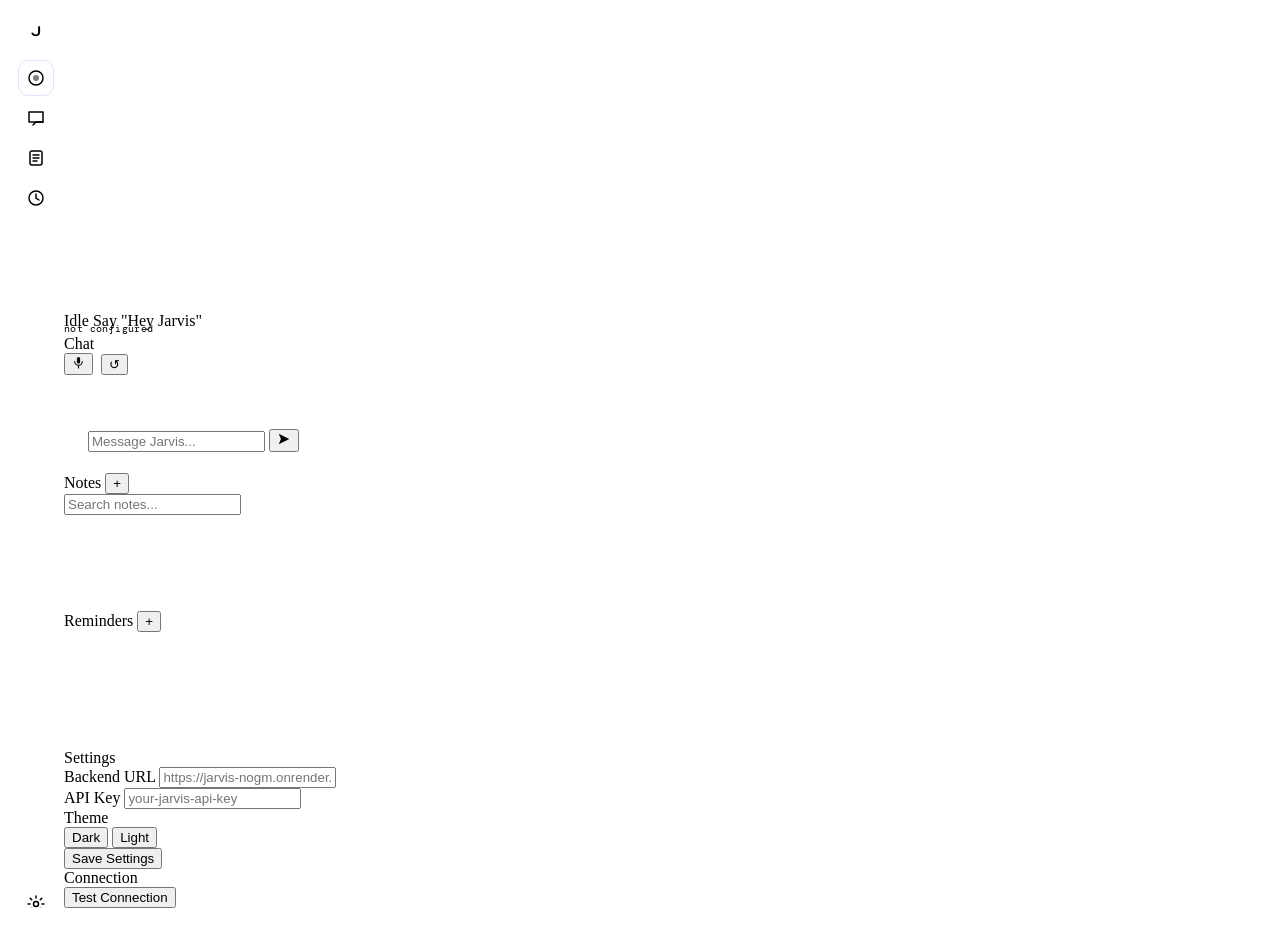
==== desktop/index.html @ 7509d335 "Changes Repo Structure + Adds Rudimentary Desktop Interface" ====
<!DOCTYPE html>
<html lang="en">
<head>
<meta charset="UTF-8">
<meta name="viewport" content="width=device-width, initial-scale=1.0">
<title>Jarvis</title>
<link rel="preconnect" href="https://fonts.googleapis.com">
<link href="https://fonts.googleapis.com/css2?family=Syne:wght@400;500;600;700&family=DM+Mono:wght@300;400&display=swap" rel="stylesheet">
<link rel="stylesheet" href="styles.css">
<link rel="stylesheet" href="desktop.css">
</head>
<body>
<div class="desktop-app" id="app">

  <!-- Left sidebar -->
  <aside class="sidebar">
    <div class="sidebar-logo">J</div>
    <nav class="sidebar-nav">
      <button class="sidebar-btn active" data-screen="orb" title="Jarvis">
        <svg width="20" height="20" viewBox="0 0 20 20" fill="none"><circle cx="10" cy="10" r="7" stroke="currentColor" stroke-width="1.5"/><circle cx="10" cy="10" r="3" fill="currentColor" opacity="0.5"/></svg>
      </button>
      <button class="sidebar-btn" data-screen="chat" title="Chat">
        <svg width="20" height="20" viewBox="0 0 20 20" fill="none"><path d="M3 4h14v10H3z" stroke="currentColor" stroke-width="1.5" stroke-linejoin="round"/><path d="M7 17l3-3h7" stroke="currentColor" stroke-width="1.5" stroke-linecap="round"/></svg>
      </button>
      <button class="sidebar-btn" data-screen="notes" title="Notes">
        <svg width="20" height="20" viewBox="0 0 20 20" fill="none"><rect x="4" y="3" width="12" height="14" rx="2" stroke="currentColor" stroke-width="1.5"/><path d="M7 7h6M7 10h6M7 13h4" stroke="currentColor" stroke-width="1.5" stroke-linecap="round"/></svg>
      </button>
      <button class="sidebar-btn" data-screen="reminders" title="Reminders">
        <svg width="20" height="20" viewBox="0 0 20 20" fill="none"><path d="M10 3a7 7 0 100 14A7 7 0 0010 3z" stroke="currentColor" stroke-width="1.5"/><path d="M10 6v4l3 2" stroke="currentColor" stroke-width="1.5" stroke-linecap="round"/></svg>
      </button>
    </nav>
    <div class="sidebar-bottom">
      <!-- Status dot -->
      <div class="sidebar-status">
        <div class="status-dot" id="statusDot"></div>
      </div>
      <button class="sidebar-btn" data-screen="settings" title="Settings">
        <svg width="20" height="20" viewBox="0 0 20 20" fill="none"><circle cx="10" cy="10" r="2.5" stroke="currentColor" stroke-width="1.5"/><path d="M10 2v2M10 16v2M2 10h2M16 10h2M4.22 4.22l1.42 1.42M14.36 14.36l1.42 1.42M4.22 15.78l1.42-1.42M14.36 5.64l1.42-1.42" stroke="currentColor" stroke-width="1.5" stroke-linecap="round"/></svg>
      </button>
    </div>
  </aside>

  <!-- Main content -->
  <main class="main-content">

    <!-- ORB SCREEN -->
    <div class="screen active" id="screen-orb">
      <div class="orb-screen orb-screen-desktop">
        <canvas id="orbCanvas" width="300" height="300"></canvas>
        <div class="orb-status">
          <span class="orb-label" id="orbLabel">Idle</span>
          <span class="orb-sub" id="orbSub">Say "Hey Jarvis"</span>
        </div>
        <div class="status-txt-desktop" id="statusTxt">not configured</div>
      </div>
    </div>

    <!-- CHAT SCREEN -->
    <div class="screen" id="screen-chat">
      <div class="screen-header">
        <span class="screen-title">Chat</span>
        <div style="display:flex;gap:8px;align-items:center">
          <button class="header-btn" id="btnVoiceMode" title="Toggle voice mode">
            <svg width="13" height="13" viewBox="0 0 24 24" fill="none">
              <rect x="9" y="2" width="6" height="12" rx="3" fill="currentColor"/>
              <path d="M5 10a7 7 0 0014 0" stroke="currentColor" stroke-width="2" stroke-linecap="round"/>
              <line x1="12" y1="19" x2="12" y2="22" stroke="currentColor" stroke-width="2" stroke-linecap="round"/>
            </svg>
          </button>
          <button class="header-btn" id="btnResetChat" title="Clear conversation">↺</button>
        </div>
      </div>
      <div class="chat-messages" id="chatMessages"></div>
      <div class="chat-input-row" id="chatTextRow">
        <input class="chat-input" id="chatInput" type="text" placeholder="Message Jarvis..." autocomplete="off"/>
        <button class="chat-send" id="chatSend">
          <svg width="14" height="14" viewBox="0 0 16 16" fill="none"><path d="M14 8L2 2l2.5 6L2 14l12-6z" fill="currentColor"/></svg>
        </button>
      </div>
      <div class="chat-voice-row" id="chatVoiceRow" style="display:none">
        <span class="voice-hint">Hold to speak, release to send</span>
        <button class="voice-hold-btn" id="chatMic" aria-label="Hold to speak">
          <svg width="24" height="24" viewBox="0 0 24 24" fill="none">
            <rect x="9" y="2" width="6" height="12" rx="3" fill="currentColor"/>
            <path d="M5 10a7 7 0 0014 0" stroke="currentColor" stroke-width="2" stroke-linecap="round"/>
            <line x1="12" y1="19" x2="12" y2="22" stroke="currentColor" stroke-width="2" stroke-linecap="round"/>
          </svg>
        </button>
      </div>
    </div>

    <!-- NOTES SCREEN -->
    <div class="screen" id="screen-notes">
      <div class="screen-header">
        <span class="screen-title">Notes</span>
        <button class="header-btn" id="btnAddNote">+</button>
      </div>
      <div class="search-row">
        <input class="search-input" id="notesSearch" type="text" placeholder="Search notes..."/>
      </div>
      <div class="list-container" id="notesList"></div>
    </div>

    <!-- REMINDERS SCREEN -->
    <div class="screen" id="screen-reminders">
      <div class="screen-header">
        <span class="screen-title">Reminders</span>
        <button class="header-btn" id="btnAddReminder">+</button>
      </div>
      <div class="list-container" id="remindersList"></div>
    </div>

    <!-- SETTINGS SCREEN -->
    <div class="screen" id="screen-settings">
      <div class="screen-header"><span class="screen-title">Settings</span></div>
      <div class="settings-body">
        <div class="settings-group">
          <label class="settings-label">Backend URL</label>
          <input class="settings-input" id="settingsUrl" type="text" placeholder="https://jarvis-nogm.onrender.com"/>
        </div>
        <div class="settings-group">
          <label class="settings-label">API Key</label>
          <input class="settings-input" id="settingsKey" type="password" placeholder="your-jarvis-api-key"/>
        </div>
        <div class="settings-group">
          <label class="settings-label">Theme</label>
          <div class="theme-toggle">
            <button class="theme-btn active" id="themeDark">Dark</button>
            <button class="theme-btn" id="themeLight">Light</button>
          </div>
        </div>
        <button class="save-btn" id="btnSaveSettings">Save Settings</button>
        <div class="settings-status" id="settingsStatus"></div>
        <div class="settings-divider">Connection</div>
        <button class="test-btn" id="btnTestConnection">Test Connection</button>
        <div class="connection-status" id="connectionStatus"></div>
      </div>
    </div>

  </main>
</div>
<script src="app.js"></script>
<script>
  // Override nav for desktop sidebar
  document.querySelectorAll('.sidebar-btn[data-screen]').forEach(b => {
    b.addEventListener('click', () => {
      document.querySelectorAll('.sidebar-btn').forEach(x => x.classList.remove('active'));
      b.classList.add('active');
    });
  });
</script>
</body>
</html>
---- desktop/desktop.css ----
/* ── Desktop layout — overrides styles.css ───────────────────────────────── */
html, body { overflow: hidden; }

.desktop-app {
  display: flex;
  height: 100vh;
  width: 100vw;
  background: var(--bg);
  /* No max-width — fills the whole screen */
  max-width: none;
  margin: 0;
}

/* ── Sidebar ──────────────────────────────────────────────────────────────── */
.sidebar {
  width: 56px;
  height: 100vh;
  background: var(--bg2);
  border-right: 0.5px solid var(--border);
  display: flex;
  flex-direction: column;
  align-items: center;
  padding: 14px 0;
  flex-shrink: 0;
  gap: 4px;
}

.sidebar-logo {
  font-size: 15px;
  font-weight: 700;
  letter-spacing: 0.05em;
  color: var(--text3);
  margin-bottom: 16px;
  font-family: 'Syne', sans-serif;
}

.sidebar-nav {
  display: flex;
  flex-direction: column;
  gap: 4px;
  flex: 1;
}

.sidebar-btn {
  width: 36px; height: 36px;
  border-radius: 10px;
  background: none;
  border: none;
  color: var(--text3);
  cursor: pointer;
  display: flex; align-items: center; justify-content: center;
  transition: all 0.15s;
  position: relative;
}
.sidebar-btn:hover  { background: var(--bg4); color: var(--text2); }
.sidebar-btn.active { background: var(--accent2); color: var(--accent); border: 0.5px solid rgba(127,119,221,0.2); }

/* Tooltip on hover */
.sidebar-btn[title]:hover::after {
  content: attr(title);
  position: absolute;
  left: calc(100% + 10px);
  top: 50%;
  transform: translateY(-50%);
  background: var(--bg4);
  color: var(--text);
  font-size: 11px;
  font-family: 'Syne', sans-serif;
  padding: 4px 10px;
  border-radius: 6px;
  border: 0.5px solid var(--border2);
  white-space: nowrap;
  z-index: 100;
  pointer-events: none;
}

.sidebar-bottom {
  display: flex;
  flex-direction: column;
  align-items: center;
  gap: 10px;
}
.sidebar-status { display: flex; align-items: center; justify-content: center; }

/* ── Main content area ────────────────────────────────────────────────────── */
.main-content {
  flex: 1;
  display: flex;
  flex-direction: column;
  overflow: hidden;
  max-width: 720px; /* comfortable reading width */
}

/* ── Orb screen desktop ───────────────────────────────────────────────────── */
.orb-screen-desktop {
  gap: 24px;
}
.orb-screen-desktop #orbCanvas {
  width: 300px;
  height: 300px;
}

.status-txt-desktop {
  font-size: 10px;
  color: var(--text3);
  font-family: 'DM Mono', monospace;
  letter-spacing: 0.04em;
  margin-top: -8px;
}

/* ── Hide mobile-only elements on desktop ────────────────────────────────── */
.app-header,
.bottom-nav {
  display: none !important;
}

/* ── Restore screen full height (no header/nav) ──────────────────────────── */
.screen {
  height: 100%;
}

/* ── Wider list containers on desktop ────────────────────────────────────── */
.list-container {
  max-width: 600px;
}
.settings-body {
  max-width: 480px;
}

/* ── Chat wider ───────────────────────────────────────────────────────────── */
.chat-messages {
  padding: 20px 24px;
}
.chat-input-row,
.chat-voice-row {
  padding: 14px 24px;
}
.msg {
  max-width: 68%;
}
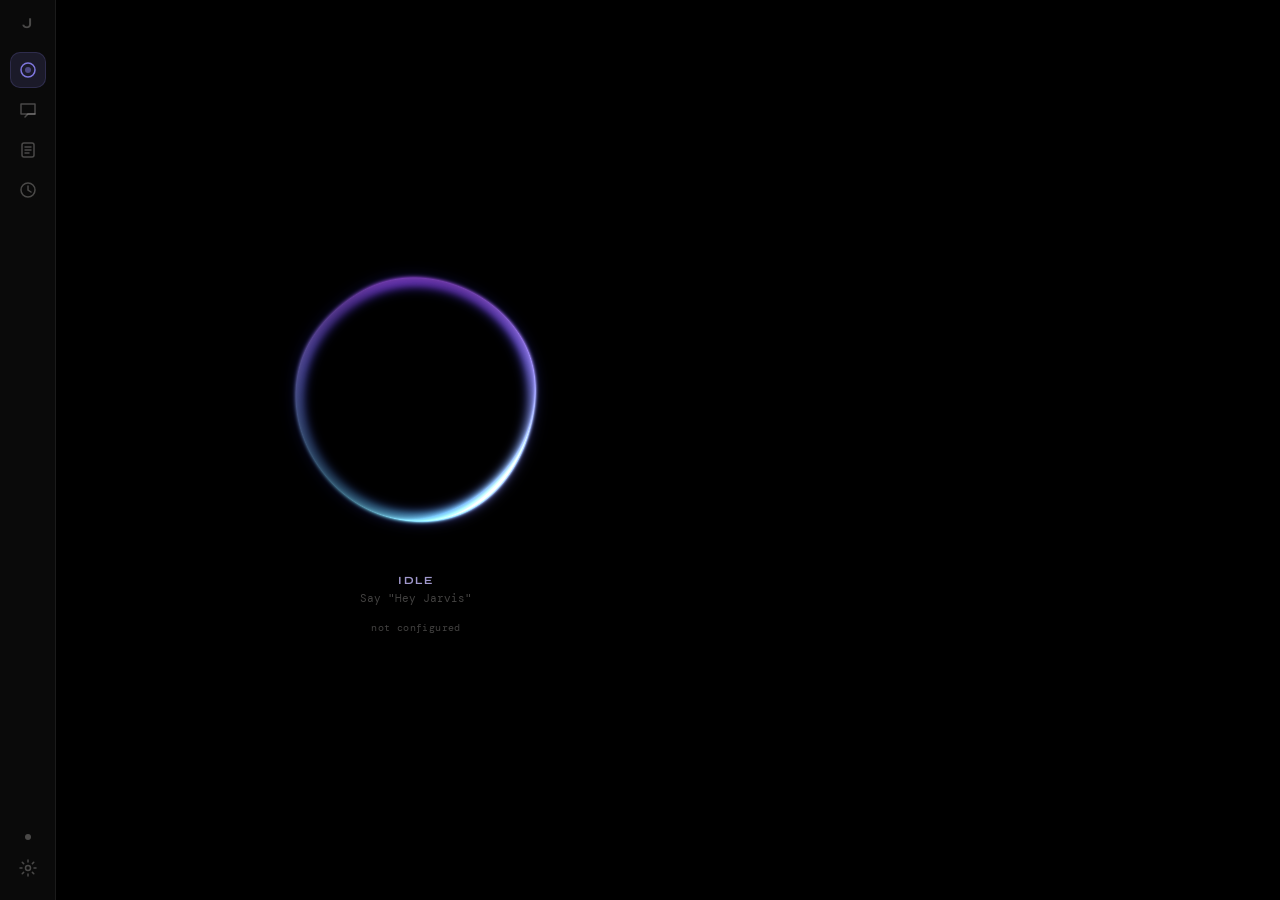
==== commit 088e47b7: "Updates" ====
--- a/desktop/index.html
+++ b/desktop/index.html
@@ -6,7 +6,7 @@
 <title>Jarvis</title>
 <link rel="preconnect" href="https://fonts.googleapis.com">
 <link href="https://fonts.googleapis.com/css2?family=Syne:wght@400;500;600;700&family=DM+Mono:wght@300;400&display=swap" rel="stylesheet">
-<link rel="stylesheet" href="styles.css">
+<link rel="stylesheet" href="../shared/styles.css">
 <link rel="stylesheet" href="desktop.css">
 </head>
 <body>
@@ -30,7 +30,6 @@
       </button>
     </nav>
     <div class="sidebar-bottom">
-      <!-- Status dot -->
       <div class="sidebar-status">
         <div class="status-dot" id="statusDot"></div>
       </div>
@@ -49,8 +48,9 @@
         <canvas id="orbCanvas" width="300" height="300"></canvas>
         <div class="orb-status">
           <span class="orb-label" id="orbLabel">Idle</span>
-          <span class="orb-sub" id="orbSub">Say "Hey Jarvis"</span>
+          <span class="orb-sub"   id="orbSub">Say "Hey Jarvis"</span>
         </div>
+        <!-- statusTxt must exist in DOM for checkStatus() — hidden on desktop via CSS -->
         <div class="status-txt-desktop" id="statusTxt">not configured</div>
       </div>
     </div>
@@ -139,15 +139,8 @@
 
   </main>
 </div>
-<script src="app.js"></script>
-<script>
-  // Override nav for desktop sidebar
-  document.querySelectorAll('.sidebar-btn[data-screen]').forEach(b => {
-    b.addEventListener('click', () => {
-      document.querySelectorAll('.sidebar-btn').forEach(x => x.classList.remove('active'));
-      b.classList.add('active');
-    });
-  });
-</script>
+<!-- orb.js must load before app.js -->
+<script src="../shared/orb.js"></script>
+<script src="../shared/app.js"></script>
 </body>
 </html>
--- a/shared/styles.css
+++ b/shared/styles.css
@@ -0,0 +1,342 @@
+/* ── Variables ────────────────────────────────────────────────────────────── */
+:root {
+  --bg:      #000000;
+  --bg2:     #0a0a0a;
+  --bg3:     #111111;
+  --bg4:     #1a1a1a;
+  --border:  rgba(255,255,255,0.07);
+  --border2: rgba(255,255,255,0.12);
+  --text:    #f0ede8;
+  --text2:   rgba(240,237,232,0.55);
+  --text3:   rgba(240,237,232,0.28);
+  --accent:  #7F77DD;
+  --accent2: rgba(127,119,221,0.15);
+  --accent3: rgba(127,119,221,0.08);
+  --green:   #3ecf8e;
+  --red:     #ff6b6b;
+  --amber:   #f59e0b;
+  --nav-h:   60px;
+}
+
+[data-theme="light"] {
+  --bg:      #f8f7f5;
+  --bg2:     #ffffff;
+  --bg3:     #f0ede8;
+  --bg4:     #e8e4dc;
+  --border:  rgba(0,0,0,0.07);
+  --border2: rgba(0,0,0,0.12);
+  --text:    #1a1814;
+  --text2:   rgba(26,24,20,0.55);
+  --text3:   rgba(26,24,20,0.35);
+}
+
+/* ── Reset ────────────────────────────────────────────────────────────────── */
+*, *::before, *::after { box-sizing: border-box; margin: 0; padding: 0; }
+
+html, body {
+  width: 100%; height: 100%;
+  overflow: hidden;
+  background: var(--bg);
+  color: var(--text);
+  font-family: 'Syne', sans-serif;
+  font-size: 14px;
+  -webkit-font-smoothing: antialiased;
+}
+
+/* ── App shell ────────────────────────────────────────────────────────────── */
+.app {
+  display: flex;
+  flex-direction: column;
+  height: 100vh;
+  max-width: 420px;
+  margin: 0 auto;
+  border-left: 0.5px solid var(--border);
+  border-right: 0.5px solid var(--border);
+}
+
+/* ── App header ───────────────────────────────────────────────────────────── */
+.app-header {
+  height: 48px;
+  display: flex;
+  align-items: center;
+  justify-content: space-between;
+  padding: 0 18px;
+  border-bottom: 0.5px solid var(--border);
+  flex-shrink: 0;
+}
+.app-logo {
+  font-size: 11px;
+  font-weight: 700;
+  letter-spacing: 0.2em;
+  color: var(--text3);
+}
+.header-right { display: flex; align-items: center; gap: 8px; }
+.status-dot { width: 6px; height: 6px; border-radius: 50%; background: var(--text3); }
+.status-dot.online  { background: var(--green); }
+.status-dot.loading { background: var(--amber); animation: pulse 1s infinite; }
+@keyframes pulse { 0%,100%{opacity:1} 50%{opacity:0.3} }
+.status-txt { font-size: 10px; color: var(--text3); font-family: 'DM Mono', monospace; }
+
+/* ── Screens ──────────────────────────────────────────────────────────────── */
+.screen { display: none; flex-direction: column; flex: 1; overflow: hidden; animation: fadeIn 0.18s ease; }
+.screen.active { display: flex; }
+@keyframes fadeIn { from{opacity:0;transform:translateY(5px)} to{opacity:1;transform:translateY(0)} }
+
+.screen-header {
+  display: flex; align-items: center; justify-content: space-between;
+  padding: 16px 18px 12px;
+  border-bottom: 0.5px solid var(--border);
+  flex-shrink: 0;
+}
+.screen-title { font-size: 15px; font-weight: 600; letter-spacing: 0.03em; }
+.header-btn {
+  width: 28px; height: 28px;
+  border: 0.5px solid var(--border2); background: var(--bg3); color: var(--text2);
+  border-radius: 8px; cursor: pointer; font-size: 15px;
+  display: flex; align-items: center; justify-content: center;
+  transition: all 0.15s;
+}
+.header-btn:hover { background: var(--bg4); color: var(--text); border-color: var(--accent); }
+
+/* ── Orb screen ───────────────────────────────────────────────────────────── */
+.orb-screen {
+  display: flex; flex-direction: column; align-items: center;
+  justify-content: center; flex: 1; gap: 18px; padding: 0 20px 16px; overflow: hidden;
+}
+#orbCanvas { display: block; }
+.orb-status { display: flex; flex-direction: column; align-items: center; gap: 4px; }
+.orb-label { font-size: 11px; font-weight: 700; letter-spacing: 0.12em; text-transform: uppercase; color: rgba(200,190,255,0.8); }
+.orb-sub   { font-size: 11px; color: var(--text3); font-family: 'DM Mono', monospace; }
+.orb-input-row { display: flex; width: 100%; gap: 8px; }
+.orb-input {
+  flex: 1; background: var(--bg3); border: 0.5px solid var(--border);
+  border-radius: 10px; padding: 10px 14px; color: var(--text);
+  font-family: 'Syne', sans-serif; font-size: 13px; outline: none; transition: border-color 0.15s;
+}
+.orb-input:focus { border-color: var(--accent); }
+.orb-input::placeholder { color: var(--text3); }
+.orb-send {
+  width: 40px; height: 40px; border-radius: 10px; background: var(--accent); border: none;
+  color: #fff; cursor: pointer; display: flex; align-items: center; justify-content: center;
+  transition: opacity 0.15s; flex-shrink: 0;
+}
+.orb-send:hover { opacity: 0.85; }
+.orb-send:disabled { opacity: 0.35; cursor: not-allowed; }
+.orb-reply {
+  width: 100%; min-height: 36px; font-size: 12px; color: var(--text2);
+  line-height: 1.6; text-align: center; font-family: 'DM Mono', monospace; padding: 0 4px;
+}
+
+/* ── Chat screen ──────────────────────────────────────────────────────────── */
+.chat-messages {
+  flex: 1; overflow-y: auto; padding: 14px;
+  display: flex; flex-direction: column; gap: 10px;
+  scrollbar-width: thin; scrollbar-color: var(--bg4) transparent;
+}
+.msg { display: flex; flex-direction: column; max-width: 82%; animation: fadeIn 0.15s ease; }
+.msg.user      { align-self: flex-end;   align-items: flex-end; }
+.msg.assistant { align-self: flex-start; }
+.msg-bubble { padding: 9px 13px; border-radius: 12px; font-size: 13px; line-height: 1.55; }
+.msg.user      .msg-bubble { background: var(--accent2); border: 0.5px solid rgba(127,119,221,0.25); color: var(--text); border-radius: 12px 12px 2px 12px; }
+.msg.assistant .msg-bubble { background: var(--bg3); border: 0.5px solid var(--border); color: var(--text); border-radius: 12px 12px 12px 2px; }
+.msg-time { font-size: 10px; color: var(--text3); margin-top: 3px; font-family: 'DM Mono', monospace; padding: 0 3px; }
+.chat-input-row { display: flex; gap: 8px; padding: 10px 14px; border-top: 0.5px solid var(--border); flex-shrink: 0; }
+.chat-input {
+  flex: 1; background: var(--bg3); border: 0.5px solid var(--border);
+  border-radius: 10px; padding: 9px 13px; color: var(--text);
+  font-family: 'Syne', sans-serif; font-size: 13px; outline: none; transition: border-color 0.15s;
+}
+.chat-input:focus { border-color: var(--accent); }
+.chat-input::placeholder { color: var(--text3); }
+.chat-send {
+  width: 38px; height: 38px; border-radius: 10px; background: var(--accent); border: none;
+  color: #fff; cursor: pointer; display: flex; align-items: center; justify-content: center;
+  flex-shrink: 0; transition: opacity 0.15s;
+}
+.chat-send:hover { opacity: 0.85; }
+.chat-send:disabled { opacity: 0.35; cursor: not-allowed; }
+.typing-dots span { display: inline-block; width: 4px; height: 4px; border-radius: 50%; background: var(--text3); margin: 0 2px; animation: dot 1.2s infinite; }
+.typing-dots span:nth-child(2) { animation-delay: 0.2s; }
+.typing-dots span:nth-child(3) { animation-delay: 0.4s; }
+@keyframes dot { 0%,80%,100%{transform:translateY(0)} 40%{transform:translateY(-4px)} }
+
+/* ── Notes screen ─────────────────────────────────────────────────────────── */
+.search-row { padding: 10px 14px 6px; flex-shrink: 0; }
+.search-input {
+  width: 100%; background: var(--bg3); border: 0.5px solid var(--border);
+  border-radius: 8px; padding: 8px 12px; color: var(--text);
+  font-family: 'Syne', sans-serif; font-size: 12px; outline: none; transition: border-color 0.15s;
+}
+.search-input:focus { border-color: var(--accent); }
+.search-input::placeholder { color: var(--text3); }
+.list-container {
+  flex: 1; overflow-y: auto; padding: 8px 14px 14px;
+  display: flex; flex-direction: column; gap: 7px;
+  scrollbar-width: thin; scrollbar-color: var(--bg4) transparent;
+}
+.note-card {
+  background: var(--bg3); border: 0.5px solid var(--border);
+  border-radius: 10px; padding: 12px 14px; cursor: pointer;
+  transition: border-color 0.15s, background 0.15s; animation: fadeIn 0.15s ease;
+}
+.note-card:hover { border-color: var(--border2); background: var(--bg4); }
+.note-card-title { font-size: 13px; font-weight: 500; color: var(--text); margin-bottom: 4px; white-space: nowrap; overflow: hidden; text-overflow: ellipsis; }
+.note-card-preview { font-size: 11px; color: var(--text3); line-height: 1.5; display: -webkit-box; -webkit-line-clamp: 2; -webkit-box-orient: vertical; overflow: hidden; font-family: 'DM Mono', monospace; }
+.note-card-meta { font-size: 10px; color: var(--text3); margin-top: 7px; font-family: 'DM Mono', monospace; }
+.note-card-delete { float: right; background: none; border: none; color: var(--text3); cursor: pointer; font-size: 13px; padding: 2px 4px; border-radius: 4px; transition: color 0.15s; }
+.note-card-delete:hover { color: var(--red); }
+.empty-state { display: flex; flex-direction: column; align-items: center; justify-content: center; flex: 1; gap: 8px; color: var(--text3); font-size: 12px; padding: 40px 0; }
+
+/* ── Reminders screen ─────────────────────────────────────────────────────── */
+.reminder-row { display: flex; align-items: center; gap: 10px; background: var(--bg3); border: 0.5px solid var(--border); border-radius: 10px; padding: 11px 13px; animation: fadeIn 0.15s ease; }
+.reminder-dot { width: 7px; height: 7px; border-radius: 50%; background: var(--accent); flex-shrink: 0; }
+.reminder-dot.fired { background: var(--text3); }
+.reminder-body { flex: 1; min-width: 0; }
+.reminder-text { font-size: 13px; color: var(--text); white-space: nowrap; overflow: hidden; text-overflow: ellipsis; }
+.reminder-text.fired { color: var(--text3); text-decoration: line-through; }
+.reminder-when { font-size: 10px; color: var(--text3); margin-top: 2px; font-family: 'DM Mono', monospace; }
+.reminder-pill { font-size: 10px; padding: 2px 8px; border-radius: 8px; background: var(--accent3); color: var(--accent); border: 0.5px solid rgba(127,119,221,0.2); white-space: nowrap; flex-shrink: 0; }
+.reminder-pill.soon { background: rgba(245,158,11,0.08); color: var(--amber); border-color: rgba(245,158,11,0.2); }
+.reminder-pill.done { background: rgba(62,207,142,0.08); color: var(--green); border-color: rgba(62,207,142,0.2); }
+.reminder-delete { background: none; border: none; color: var(--text3); cursor: pointer; font-size: 13px; padding: 2px 4px; border-radius: 4px; transition: color 0.15s; flex-shrink: 0; }
+.reminder-delete:hover { color: var(--red); }
+
+/* ── Settings screen ──────────────────────────────────────────────────────── */
+.settings-body { flex: 1; overflow-y: auto; padding: 18px; display: flex; flex-direction: column; gap: 14px; }
+.settings-group { display: flex; flex-direction: column; gap: 6px; }
+.settings-label { font-size: 10px; letter-spacing: 0.1em; text-transform: uppercase; color: var(--text3); }
+.settings-input { background: var(--bg3); border: 0.5px solid var(--border); border-radius: 8px; padding: 9px 12px; color: var(--text); font-family: 'DM Mono', monospace; font-size: 12px; outline: none; transition: border-color 0.15s; }
+.settings-input:focus { border-color: var(--accent); }
+.theme-toggle { display: flex; gap: 8px; }
+.theme-btn { flex: 1; padding: 8px; border-radius: 8px; border: 0.5px solid var(--border); background: var(--bg3); color: var(--text2); font-family: 'Syne', sans-serif; font-size: 12px; cursor: pointer; transition: all 0.15s; }
+.theme-btn.active { background: var(--accent2); border-color: var(--accent); color: var(--text); }
+.save-btn { width: 100%; padding: 10px; background: var(--accent); border: none; border-radius: 8px; color: #fff; font-family: 'Syne', sans-serif; font-size: 13px; font-weight: 600; cursor: pointer; transition: opacity 0.15s; }
+.save-btn:hover { opacity: 0.85; }
+.settings-status { font-size: 11px; color: var(--green); text-align: center; min-height: 16px; font-family: 'DM Mono', monospace; }
+.settings-divider { font-size: 10px; letter-spacing: 0.1em; text-transform: uppercase; color: var(--text3); padding-top: 4px; border-top: 0.5px solid var(--border); }
+.test-btn { width: 100%; padding: 10px; background: var(--bg3); border: 0.5px solid var(--border2); border-radius: 8px; color: var(--text2); font-family: 'Syne', sans-serif; font-size: 13px; cursor: pointer; transition: all 0.15s; }
+.test-btn:hover { border-color: var(--accent); color: var(--text); }
+.connection-status { font-size: 11px; text-align: center; min-height: 16px; font-family: 'DM Mono', monospace; }
+.connection-status.ok    { color: var(--green); }
+.connection-status.error { color: var(--red); }
+
+/* ── Bottom nav ───────────────────────────────────────────────────────────── */
+.bottom-nav { display: flex; height: var(--nav-h); border-top: 0.5px solid var(--border); background: var(--bg); flex-shrink: 0; }
+.nav-btn { flex: 1; display: flex; flex-direction: column; align-items: center; justify-content: center; gap: 3px; background: none; border: none; color: var(--text3); cursor: pointer; font-family: 'Syne', sans-serif; font-size: 9px; letter-spacing: 0.05em; transition: color 0.15s; padding: 5px 0; }
+.nav-btn:hover  { color: var(--text2); }
+.nav-btn.active { color: var(--accent); }
+
+/* ── Modal ────────────────────────────────────────────────────────────────── */
+.modal-overlay { position: fixed; inset: 0; background: rgba(0,0,0,0.7); display: flex; align-items: flex-end; z-index: 100; animation: fadeIn 0.15s ease; }
+.modal { width: 100%; max-width: 420px; margin: 0 auto; background: var(--bg2); border-top: 0.5px solid var(--border2); border-radius: 16px 16px 0 0; padding: 20px; display: flex; flex-direction: column; gap: 12px; animation: slideUp 0.2s ease; }
+@keyframes slideUp { from{transform:translateY(100%)} to{transform:translateY(0)} }
+.modal-title { font-size: 14px; font-weight: 600; }
+.modal-input { background: var(--bg3); border: 0.5px solid var(--border); border-radius: 8px; padding: 9px 12px; color: var(--text); font-family: 'Syne', sans-serif; font-size: 13px; outline: none; width: 100%; transition: border-color 0.15s; }
+.modal-input:focus { border-color: var(--accent); }
+.modal-textarea { resize: vertical; min-height: 70px; font-family: 'DM Mono', monospace; font-size: 12px; }
+.modal-actions { display: flex; gap: 8px; }
+.modal-btn { flex: 1; padding: 10px; border-radius: 8px; font-family: 'Syne', sans-serif; font-size: 13px; font-weight: 500; cursor: pointer; transition: all 0.15s; }
+.modal-btn.primary   { background: var(--accent); border: none; color: #fff; }
+.modal-btn.primary:hover { opacity: 0.85; }
+.modal-btn.secondary { background: var(--bg3); border: 0.5px solid var(--border2); color: var(--text2); }
+.modal-btn.secondary:hover { border-color: var(--accent); color: var(--text); }
+
+/* ── Orb hold button ──────────────────────────────────────────────────────── */
+.orb-hold-btn {
+  display: flex;
+  flex-direction: column;
+  align-items: center;
+  justify-content: center;
+  gap: 8px;
+  width: 100px; height: 100px;
+  border-radius: 50%;
+  background: var(--bg3);
+  border: 0.5px solid var(--border2);
+  color: var(--text3);
+  cursor: pointer;
+  font-family: 'Syne', sans-serif;
+  font-size: 10px;
+  letter-spacing: 0.06em;
+  text-transform: uppercase;
+  transition: all 0.2s;
+  user-select: none;
+  -webkit-user-select: none;
+  touch-action: none;
+}
+.orb-hold-btn:hover { border-color: var(--accent); color: var(--accent); background: var(--accent3); }
+.orb-hold-btn.recording {
+  background: var(--accent2);
+  border-color: var(--accent);
+  color: var(--accent);
+  animation: mic-pulse 0.8s infinite;
+}
+
+/* ── Chat voice row ────────────────────────────────────────────────────────── */
+.chat-voice-row {
+  display: flex;
+  flex-direction: column;
+  align-items: center;
+  justify-content: center;
+  gap: 12px;
+  padding: 18px 14px;
+  border-top: 0.5px solid var(--border);
+  flex-shrink: 0;
+}
+.voice-hint {
+  font-size: 11px;
+  color: var(--text3);
+  font-family: 'DM Mono', monospace;
+  letter-spacing: 0.04em;
+}
+.voice-hold-btn {
+  width: 72px; height: 72px;
+  border-radius: 50%;
+  background: var(--bg3);
+  border: 0.5px solid var(--border2);
+  color: var(--text2);
+  cursor: pointer;
+  display: flex; align-items: center; justify-content: center;
+  transition: all 0.2s;
+  user-select: none;
+  -webkit-user-select: none;
+  touch-action: none;
+}
+.voice-hold-btn:hover  { border-color: var(--accent); color: var(--accent); background: var(--accent3); }
+.voice-hold-btn.recording {
+  background: var(--accent2);
+  border-color: var(--accent);
+  color: var(--accent);
+  animation: mic-pulse 0.8s infinite;
+}
+
+/* ── Mic button (kept for compatibility) ──────────────────────────────────── */
+.mic-btn {
+  width: 40px; height: 40px;
+  border-radius: 10px;
+  background: var(--bg3);
+  border: 0.5px solid var(--border2);
+  color: var(--text3);
+  cursor: pointer;
+  display: flex; align-items: center; justify-content: center;
+  flex-shrink: 0;
+  transition: all 0.15s;
+  user-select: none;
+  -webkit-user-select: none;
+  touch-action: none;
+}
+.mic-btn:hover { border-color: var(--accent); color: var(--accent); }
+.mic-btn.recording {
+  background: rgba(127,119,221,0.2);
+  border-color: var(--accent);
+  color: var(--accent);
+  animation: mic-pulse 0.8s infinite;
+}
+@keyframes mic-pulse {
+  0%,100% { box-shadow: 0 0 0 0 rgba(127,119,221,0.4); }
+  50%      { box-shadow: 0 0 0 6px rgba(127,119,221,0); }
+}
+
+/* ── Scrollbar ────────────────────────────────────────────────────────────── */
+::-webkit-scrollbar { width: 3px; }
+::-webkit-scrollbar-track { background: transparent; }
+::-webkit-scrollbar-thumb { background: var(--bg4); border-radius: 2px; }
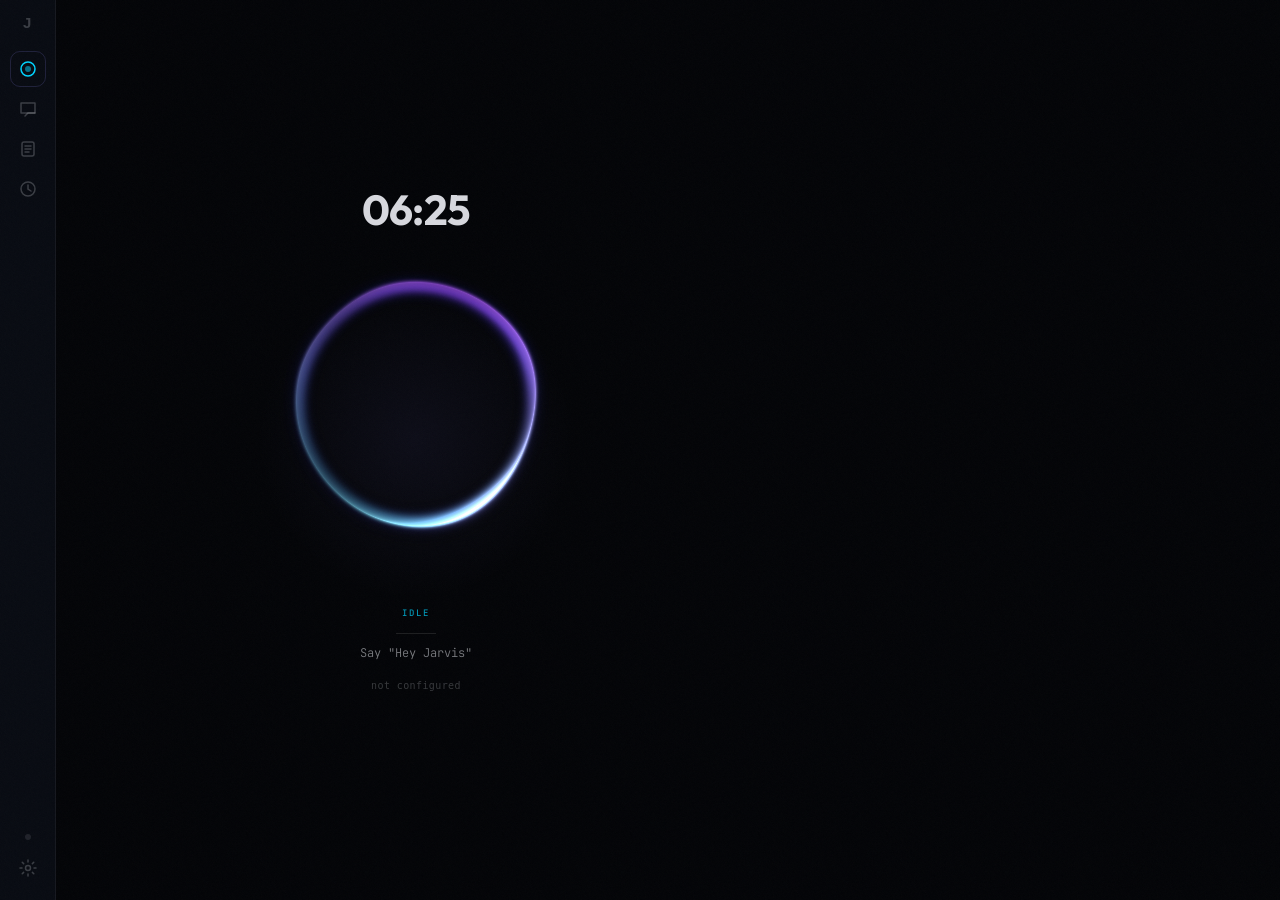
==== commit 97e77d71: "Adds time on top of orb" ====
--- a/desktop/index.html
+++ b/desktop/index.html
@@ -5,7 +5,7 @@
 <meta name="viewport" content="width=device-width, initial-scale=1.0">
 <title>Jarvis</title>
 <link rel="preconnect" href="https://fonts.googleapis.com">
-<link href="https://fonts.googleapis.com/css2?family=Syne:wght@400;500;600;700&family=DM+Mono:wght@300;400&display=swap" rel="stylesheet">
+<link href="https://fonts.googleapis.com/css2?family=Outfit:wght@300;400;500;600;700;800&family=JetBrains+Mono:wght@300;400;500&display=swap" rel="stylesheet">
 <link rel="stylesheet" href="../shared/styles.css">
 <link rel="stylesheet" href="desktop.css">
 </head>
@@ -45,10 +45,12 @@
     <!-- ORB SCREEN -->
     <div class="screen active" id="screen-orb">
       <div class="orb-screen orb-screen-desktop">
+        <div class="orb-time" id="orbTime">00:00</div>
         <canvas id="orbCanvas" width="300" height="300"></canvas>
         <div class="orb-status">
           <span class="orb-label" id="orbLabel">Idle</span>
-          <span class="orb-sub"   id="orbSub">Say "Hey Jarvis"</span>
+          <div class="orb-divider"></div>
+          <span class="orb-sub" id="orbSub">Say "Hey Jarvis"</span>
         </div>
         <!-- statusTxt must exist in DOM for checkStatus() — hidden on desktop via CSS -->
         <div class="status-txt-desktop" id="statusTxt">not configured</div>
@@ -78,7 +80,7 @@
         </button>
       </div>
       <div class="chat-voice-row" id="chatVoiceRow" style="display:none">
-        <span class="voice-hint">Hold to speak, release to send</span>
+        <span class="voice-hint">Hold to speak</span>
         <button class="voice-hold-btn" id="chatMic" aria-label="Hold to speak">
           <svg width="24" height="24" viewBox="0 0 24 24" fill="none">
             <rect x="9" y="2" width="6" height="12" rx="3" fill="currentColor"/>
--- a/shared/styles.css
+++ b/shared/styles.css
@@ -1,36 +1,78 @@
-/* ── Variables ────────────────────────────────────────────────────────────── */
+/* ═══════════════════════════════════════════════════════════════════════════
+   JARVIS — Design System
+   Aesthetic: Tactical Luxury. A field terminal for a superhero.
+   Fonts: Outfit (display) + JetBrains Mono (data)
+   Direction: Deep void black, electric cyan accent, warm amber state color.
+   Every surface has intention. Every state change has weight.
+═══════════════════════════════════════════════════════════════════════════ */
+
+@import url('https://fonts.googleapis.com/css2?family=Outfit:wght@300;400;500;600;700;800&family=JetBrains+Mono:wght@300;400;500&display=swap');
+
+/* ── Variables ─────────────────────────────────────────────────────────── */
 :root {
-  --bg:      #000000;
-  --bg2:     #0a0a0a;
-  --bg3:     #111111;
-  --bg4:     #1a1a1a;
-  --border:  rgba(255,255,255,0.07);
-  --border2: rgba(255,255,255,0.12);
-  --text:    #f0ede8;
-  --text2:   rgba(240,237,232,0.55);
-  --text3:   rgba(240,237,232,0.28);
-  --accent:  #7F77DD;
-  --accent2: rgba(127,119,221,0.15);
-  --accent3: rgba(127,119,221,0.08);
-  --green:   #3ecf8e;
-  --red:     #ff6b6b;
-  --amber:   #f59e0b;
-  --nav-h:   60px;
+  /* Core surfaces */
+  --bg:      #030407;
+  --bg2:     #080b12;
+  --bg3:     #0d1018;
+  --bg4:     #131720;
+  --bg5:     #1a1f2e;
+
+  /* Borders */
+  --border:  rgba(255,255,255,0.055);
+  --border2: rgba(255,255,255,0.10);
+  --border3: rgba(255,255,255,0.18);
+
+  /* Text */
+  --text:    #eef0f6;
+  --text2:   rgba(238,240,246,0.50);
+  --text3:   rgba(238,240,246,0.22);
+  --text4:   rgba(238,240,246,0.10);
+
+  /* Accent — electric cyan */
+  --accent:     #00d4ff;
+  --accent-dim: rgba(0,212,255,0.12);
+  --accent-glow:rgba(0,212,255,0.08);
+
+  /* State colors */
+  --amber:   #f5a623;
+  --amber-dim: rgba(245,166,35,0.12);
+  --green:   #00e5a0;
+  --green-dim: rgba(0,229,160,0.10);
+  --red:     #ff4d6a;
+  --red-dim:   rgba(255,77,106,0.10);
+
+  /* Legacy purple kept for orb shader hue continuity */
+  --purple:  #7F77DD;
+
+  /* Layout */
+  --nav-h:   64px;
+  --header-h: 48px;
+  --radius:  10px;
+  --radius-lg: 14px;
+
+  /* Fonts */
+  --font-ui:   'Outfit', sans-serif;
+  --font-mono: 'JetBrains Mono', monospace;
 }
 
 [data-theme="light"] {
-  --bg:      #f8f7f5;
+  --bg:      #f0f2f7;
   --bg2:     #ffffff;
-  --bg3:     #f0ede8;
-  --bg4:     #e8e4dc;
+  --bg3:     #e8eaf2;
+  --bg4:     #dde0ed;
+  --bg5:     #d0d4e8;
   --border:  rgba(0,0,0,0.07);
   --border2: rgba(0,0,0,0.12);
-  --text:    #1a1814;
-  --text2:   rgba(26,24,20,0.55);
-  --text3:   rgba(26,24,20,0.35);
-}
-
-/* ── Reset ────────────────────────────────────────────────────────────────── */
+  --border3: rgba(0,0,0,0.20);
+  --text:    #0d1018;
+  --text2:   rgba(13,16,24,0.55);
+  --text3:   rgba(13,16,24,0.32);
+  --text4:   rgba(13,16,24,0.12);
+  --accent-dim: rgba(0,180,220,0.10);
+  --accent-glow: rgba(0,180,220,0.06);
+}
+
+/* ── Reset ─────────────────────────────────────────────────────────────── */
 *, *::before, *::after { box-sizing: border-box; margin: 0; padding: 0; }
 
 html, body {
@@ -38,258 +80,851 @@
   overflow: hidden;
   background: var(--bg);
   color: var(--text);
-  font-family: 'Syne', sans-serif;
+  font-family: var(--font-ui);
   font-size: 14px;
   -webkit-font-smoothing: antialiased;
-}
-
-/* ── App shell ────────────────────────────────────────────────────────────── */
+  -moz-osx-font-smoothing: grayscale;
+}
+
+/* Grain overlay — tactical texture */
+body::after {
+  content: '';
+  position: fixed;
+  inset: 0;
+  pointer-events: none;
+  z-index: 9999;
+  opacity: 0.028;
+  background-image: url("data:image/svg+xml,%3Csvg viewBox='0 0 256 256' xmlns='http://www.w3.org/2000/svg'%3E%3Cfilter id='noise'%3E%3CfeTurbulence type='fractalNoise' baseFrequency='0.9' numOctaves='4' stitchTiles='stitch'/%3E%3C/filter%3E%3Crect width='100%25' height='100%25' filter='url(%23noise)'/%3E%3C/svg%3E");
+  background-size: 128px 128px;
+}
+
+/* ── App shell ─────────────────────────────────────────────────────────── */
 .app {
   display: flex;
   flex-direction: column;
   height: 100vh;
-  max-width: 420px;
+  max-width: 430px;
   margin: 0 auto;
-  border-left: 0.5px solid var(--border);
+  position: relative;
+  border-left:  0.5px solid var(--border);
   border-right: 0.5px solid var(--border);
 }
 
-/* ── App header ───────────────────────────────────────────────────────────── */
+/* ── App header ────────────────────────────────────────────────────────── */
 .app-header {
-  height: 48px;
+  height: var(--header-h);
   display: flex;
   align-items: center;
   justify-content: space-between;
-  padding: 0 18px;
+  padding: 0 20px;
   border-bottom: 0.5px solid var(--border);
   flex-shrink: 0;
-}
+  background: var(--bg);
+  position: relative;
+  z-index: 10;
+}
+
 .app-logo {
-  font-size: 11px;
+  font-size: 10px;
   font-weight: 700;
-  letter-spacing: 0.2em;
-  color: var(--text3);
-}
-.header-right { display: flex; align-items: center; gap: 8px; }
-.status-dot { width: 6px; height: 6px; border-radius: 50%; background: var(--text3); }
-.status-dot.online  { background: var(--green); }
-.status-dot.loading { background: var(--amber); animation: pulse 1s infinite; }
-@keyframes pulse { 0%,100%{opacity:1} 50%{opacity:0.3} }
-.status-txt { font-size: 10px; color: var(--text3); font-family: 'DM Mono', monospace; }
-
-/* ── Screens ──────────────────────────────────────────────────────────────── */
-.screen { display: none; flex-direction: column; flex: 1; overflow: hidden; animation: fadeIn 0.18s ease; }
+  letter-spacing: 0.28em;
+  color: var(--text3);
+  font-family: var(--font-mono);
+}
+
+.header-right { display: flex; align-items: center; gap: 10px; }
+
+.status-dot {
+  width: 6px; height: 6px;
+  border-radius: 50%;
+  background: var(--text4);
+  transition: background 0.4s, box-shadow 0.4s;
+}
+.status-dot.online {
+  background: var(--green);
+  box-shadow: 0 0 8px var(--green);
+}
+.status-dot.loading {
+  background: var(--amber);
+  animation: pulse-dot 1.2s ease-in-out infinite;
+}
+@keyframes pulse-dot {
+  0%,100% { opacity: 1; box-shadow: 0 0 0px var(--amber); }
+  50%      { opacity: 0.5; box-shadow: 0 0 10px var(--amber); }
+}
+
+.status-txt {
+  font-size: 10px;
+  color: var(--text3);
+  font-family: var(--font-mono);
+  letter-spacing: 0.04em;
+}
+
+/* ── Screens ───────────────────────────────────────────────────────────── */
+.screen {
+  display: none;
+  flex-direction: column;
+  flex: 1;
+  overflow: hidden;
+  animation: screenIn 0.2s cubic-bezier(0.22,1,0.36,1);
+}
 .screen.active { display: flex; }
-@keyframes fadeIn { from{opacity:0;transform:translateY(5px)} to{opacity:1;transform:translateY(0)} }
+
+@keyframes screenIn {
+  from { opacity: 0; transform: translateY(6px); }
+  to   { opacity: 1; transform: translateY(0); }
+}
 
 .screen-header {
-  display: flex; align-items: center; justify-content: space-between;
-  padding: 16px 18px 12px;
+  display: flex;
+  align-items: center;
+  justify-content: space-between;
+  padding: 18px 20px 14px;
   border-bottom: 0.5px solid var(--border);
   flex-shrink: 0;
 }
-.screen-title { font-size: 15px; font-weight: 600; letter-spacing: 0.03em; }
+
+.screen-title {
+  font-size: 13px;
+  font-weight: 600;
+  letter-spacing: 0.12em;
+  text-transform: uppercase;
+  color: var(--text2);
+  font-family: var(--font-mono);
+}
+
 .header-btn {
-  width: 28px; height: 28px;
-  border: 0.5px solid var(--border2); background: var(--bg3); color: var(--text2);
-  border-radius: 8px; cursor: pointer; font-size: 15px;
+  width: 30px; height: 30px;
+  border: 0.5px solid var(--border2);
+  background: var(--bg3);
+  color: var(--text2);
+  border-radius: 8px;
+  cursor: pointer;
+  font-size: 14px;
   display: flex; align-items: center; justify-content: center;
   transition: all 0.15s;
-}
-.header-btn:hover { background: var(--bg4); color: var(--text); border-color: var(--accent); }
-
-/* ── Orb screen ───────────────────────────────────────────────────────────── */
+  font-family: var(--font-ui);
+}
+.header-btn:hover {
+  background: var(--bg4);
+  color: var(--text);
+  border-color: var(--accent);
+  box-shadow: 0 0 12px var(--accent-glow);
+}
+
+/* ── ORB SCREEN ────────────────────────────────────────────────────────── */
 .orb-screen {
-  display: flex; flex-direction: column; align-items: center;
-  justify-content: center; flex: 1; gap: 18px; padding: 0 20px 16px; overflow: hidden;
-}
-#orbCanvas { display: block; }
-.orb-status { display: flex; flex-direction: column; align-items: center; gap: 4px; }
-.orb-label { font-size: 11px; font-weight: 700; letter-spacing: 0.12em; text-transform: uppercase; color: rgba(200,190,255,0.8); }
-.orb-sub   { font-size: 11px; color: var(--text3); font-family: 'DM Mono', monospace; }
-.orb-input-row { display: flex; width: 100%; gap: 8px; }
-.orb-input {
-  flex: 1; background: var(--bg3); border: 0.5px solid var(--border);
-  border-radius: 10px; padding: 10px 14px; color: var(--text);
-  font-family: 'Syne', sans-serif; font-size: 13px; outline: none; transition: border-color 0.15s;
-}
-.orb-input:focus { border-color: var(--accent); }
-.orb-input::placeholder { color: var(--text3); }
-.orb-send {
-  width: 40px; height: 40px; border-radius: 10px; background: var(--accent); border: none;
-  color: #fff; cursor: pointer; display: flex; align-items: center; justify-content: center;
-  transition: opacity 0.15s; flex-shrink: 0;
-}
-.orb-send:hover { opacity: 0.85; }
-.orb-send:disabled { opacity: 0.35; cursor: not-allowed; }
-.orb-reply {
-  width: 100%; min-height: 36px; font-size: 12px; color: var(--text2);
-  line-height: 1.6; text-align: center; font-family: 'DM Mono', monospace; padding: 0 4px;
-}
-
-/* ── Chat screen ──────────────────────────────────────────────────────────── */
+  display: flex;
+  flex-direction: column;
+  align-items: center;
+  justify-content: center;
+  flex: 1;
+  gap: 0;
+  padding: 0 24px 20px;
+  overflow: hidden;
+  position: relative;
+}
+
+/* Ambient glow behind orb — state-driven via JS class on .orb-screen */
+.orb-screen::before {
+  content: '';
+  position: absolute;
+  width: 320px; height: 320px;
+  border-radius: 50%;
+  background: radial-gradient(circle, var(--orb-glow, rgba(127,119,221,0.08)) 0%, transparent 70%);
+  pointer-events: none;
+  transition: background 1.2s ease;
+  z-index: 0;
+}
+
+.orb-screen.state-listening::before { --orb-glow: rgba(0,212,255,0.10); }
+.orb-screen.state-thinking::before  { --orb-glow: rgba(127,119,221,0.13); }
+.orb-screen.state-speaking::before  { --orb-glow: rgba(245,166,35,0.10); }
+
+#orbCanvas {
+  display: block;
+  position: relative;
+  z-index: 1;
+}
+
+.orb-status {
+  display: flex;
+  flex-direction: column;
+  align-items: center;
+  gap: 10px;
+  margin-top: 28px;
+  position: relative;
+  z-index: 1;
+  width: 100%;
+}
+
+/* Large ambient time display */
+.orb-time {
+  font-size: 42px;
+  font-weight: 700;
+  letter-spacing: -0.02em;
+  color: var(--text);
+  font-family: var(--font-ui);
+  line-height: 1;
+  opacity: 0.9;
+}
+
+.orb-label {
+  font-size: 9px;
+  font-weight: 500;
+  letter-spacing: 0.22em;
+  text-transform: uppercase;
+  color: var(--accent);
+  font-family: var(--font-mono);
+  opacity: 0.7;
+  transition: color 0.6s;
+}
+
+.orb-screen.state-listening .orb-label { color: var(--accent); opacity: 1; }
+.orb-screen.state-thinking  .orb-label { color: var(--purple); opacity: 1; }
+.orb-screen.state-speaking  .orb-label { color: var(--amber);  opacity: 1; }
+
+.orb-sub {
+  font-size: 12px;
+  color: var(--text2);
+  font-family: var(--font-mono);
+  font-weight: 300;
+  text-align: center;
+  max-width: 280px;
+  line-height: 1.6;
+  min-height: 20px;
+  transition: color 0.4s;
+}
+
+/* Scanline separator */
+.orb-divider {
+  width: 40px;
+  height: 1px;
+  background: var(--border2);
+  margin: 4px auto 0;
+}
+
+/* ── CHAT SCREEN ───────────────────────────────────────────────────────── */
 .chat-messages {
-  flex: 1; overflow-y: auto; padding: 14px;
-  display: flex; flex-direction: column; gap: 10px;
-  scrollbar-width: thin; scrollbar-color: var(--bg4) transparent;
-}
-.msg { display: flex; flex-direction: column; max-width: 82%; animation: fadeIn 0.15s ease; }
+  flex: 1;
+  overflow-y: auto;
+  padding: 16px;
+  display: flex;
+  flex-direction: column;
+  gap: 12px;
+  scrollbar-width: thin;
+  scrollbar-color: var(--bg5) transparent;
+}
+
+.msg {
+  display: flex;
+  flex-direction: column;
+  max-width: 80%;
+  animation: msgIn 0.18s cubic-bezier(0.22,1,0.36,1);
+}
+@keyframes msgIn {
+  from { opacity: 0; transform: translateY(8px) scale(0.98); }
+  to   { opacity: 1; transform: translateY(0) scale(1); }
+}
+
 .msg.user      { align-self: flex-end;   align-items: flex-end; }
-.msg.assistant { align-self: flex-start; }
-.msg-bubble { padding: 9px 13px; border-radius: 12px; font-size: 13px; line-height: 1.55; }
-.msg.user      .msg-bubble { background: var(--accent2); border: 0.5px solid rgba(127,119,221,0.25); color: var(--text); border-radius: 12px 12px 2px 12px; }
-.msg.assistant .msg-bubble { background: var(--bg3); border: 0.5px solid var(--border); color: var(--text); border-radius: 12px 12px 12px 2px; }
-.msg-time { font-size: 10px; color: var(--text3); margin-top: 3px; font-family: 'DM Mono', monospace; padding: 0 3px; }
-.chat-input-row { display: flex; gap: 8px; padding: 10px 14px; border-top: 0.5px solid var(--border); flex-shrink: 0; }
+.msg.assistant { align-self: flex-start; align-items: flex-start; }
+
+/* Assistant role indicator */
+.msg.assistant::before {
+  content: 'J';
+  display: inline-flex;
+  align-items: center;
+  justify-content: center;
+  width: 18px; height: 18px;
+  border-radius: 5px;
+  background: var(--accent-dim);
+  border: 0.5px solid rgba(0,212,255,0.2);
+  font-size: 9px;
+  font-weight: 700;
+  color: var(--accent);
+  font-family: var(--font-mono);
+  margin-bottom: 5px;
+  letter-spacing: 0;
+}
+
+.msg-bubble {
+  padding: 10px 14px;
+  border-radius: var(--radius-lg);
+  font-size: 13px;
+  line-height: 1.6;
+  font-weight: 400;
+}
+
+.msg.user .msg-bubble {
+  background: var(--bg4);
+  border: 0.5px solid var(--border3);
+  color: var(--text);
+  border-radius: var(--radius-lg) var(--radius-lg) 3px var(--radius-lg);
+}
+
+.msg.assistant .msg-bubble {
+  background: var(--bg3);
+  border: 0.5px solid var(--border);
+  color: var(--text);
+  border-radius: var(--radius-lg) var(--radius-lg) var(--radius-lg) 3px;
+}
+
+.msg-time {
+  font-size: 9px;
+  color: var(--text3);
+  margin-top: 4px;
+  font-family: var(--font-mono);
+  padding: 0 2px;
+  letter-spacing: 0.04em;
+}
+
+/* Chat input */
+.chat-input-row {
+  display: flex;
+  gap: 8px;
+  padding: 12px 16px;
+  border-top: 0.5px solid var(--border);
+  flex-shrink: 0;
+  background: var(--bg);
+}
+
 .chat-input {
-  flex: 1; background: var(--bg3); border: 0.5px solid var(--border);
-  border-radius: 10px; padding: 9px 13px; color: var(--text);
-  font-family: 'Syne', sans-serif; font-size: 13px; outline: none; transition: border-color 0.15s;
-}
-.chat-input:focus { border-color: var(--accent); }
+  flex: 1;
+  background: var(--bg3);
+  border: 0.5px solid var(--border2);
+  border-radius: var(--radius);
+  padding: 10px 14px;
+  color: var(--text);
+  font-family: var(--font-ui);
+  font-size: 13px;
+  outline: none;
+  transition: border-color 0.15s, box-shadow 0.15s;
+}
+.chat-input:focus {
+  border-color: var(--accent);
+  box-shadow: 0 0 0 3px var(--accent-glow);
+}
 .chat-input::placeholder { color: var(--text3); }
+
 .chat-send {
-  width: 38px; height: 38px; border-radius: 10px; background: var(--accent); border: none;
-  color: #fff; cursor: pointer; display: flex; align-items: center; justify-content: center;
-  flex-shrink: 0; transition: opacity 0.15s;
-}
-.chat-send:hover { opacity: 0.85; }
-.chat-send:disabled { opacity: 0.35; cursor: not-allowed; }
-.typing-dots span { display: inline-block; width: 4px; height: 4px; border-radius: 50%; background: var(--text3); margin: 0 2px; animation: dot 1.2s infinite; }
+  width: 40px; height: 40px;
+  border-radius: var(--radius);
+  background: var(--accent);
+  border: none;
+  color: #000;
+  cursor: pointer;
+  display: flex; align-items: center; justify-content: center;
+  flex-shrink: 0;
+  transition: opacity 0.15s, box-shadow 0.15s;
+}
+.chat-send:hover { opacity: 0.85; box-shadow: 0 0 16px rgba(0,212,255,0.3); }
+.chat-send:disabled { opacity: 0.3; cursor: not-allowed; box-shadow: none; }
+
+/* Typing indicator */
+.typing-dots span {
+  display: inline-block;
+  width: 4px; height: 4px;
+  border-radius: 50%;
+  background: var(--text3);
+  margin: 0 2px;
+  animation: dot 1.2s infinite;
+}
 .typing-dots span:nth-child(2) { animation-delay: 0.2s; }
 .typing-dots span:nth-child(3) { animation-delay: 0.4s; }
-@keyframes dot { 0%,80%,100%{transform:translateY(0)} 40%{transform:translateY(-4px)} }
-
-/* ── Notes screen ─────────────────────────────────────────────────────────── */
-.search-row { padding: 10px 14px 6px; flex-shrink: 0; }
+@keyframes dot {
+  0%,80%,100% { transform: translateY(0); opacity: 0.4; }
+  40%          { transform: translateY(-5px); opacity: 1; }
+}
+
+/* ── NOTES SCREEN ──────────────────────────────────────────────────────── */
+.search-row {
+  padding: 12px 16px 8px;
+  flex-shrink: 0;
+}
+
 .search-input {
-  width: 100%; background: var(--bg3); border: 0.5px solid var(--border);
-  border-radius: 8px; padding: 8px 12px; color: var(--text);
-  font-family: 'Syne', sans-serif; font-size: 12px; outline: none; transition: border-color 0.15s;
-}
-.search-input:focus { border-color: var(--accent); }
+  width: 100%;
+  background: var(--bg3);
+  border: 0.5px solid var(--border);
+  border-radius: var(--radius);
+  padding: 9px 13px;
+  color: var(--text);
+  font-family: var(--font-ui);
+  font-size: 13px;
+  outline: none;
+  transition: border-color 0.15s, box-shadow 0.15s;
+}
+.search-input:focus {
+  border-color: var(--accent);
+  box-shadow: 0 0 0 3px var(--accent-glow);
+}
 .search-input::placeholder { color: var(--text3); }
+
 .list-container {
-  flex: 1; overflow-y: auto; padding: 8px 14px 14px;
-  display: flex; flex-direction: column; gap: 7px;
-  scrollbar-width: thin; scrollbar-color: var(--bg4) transparent;
-}
+  flex: 1;
+  overflow-y: auto;
+  padding: 8px 16px 16px;
+  display: flex;
+  flex-direction: column;
+  gap: 8px;
+  scrollbar-width: thin;
+  scrollbar-color: var(--bg5) transparent;
+}
+
 .note-card {
-  background: var(--bg3); border: 0.5px solid var(--border);
-  border-radius: 10px; padding: 12px 14px; cursor: pointer;
-  transition: border-color 0.15s, background 0.15s; animation: fadeIn 0.15s ease;
-}
-.note-card:hover { border-color: var(--border2); background: var(--bg4); }
-.note-card-title { font-size: 13px; font-weight: 500; color: var(--text); margin-bottom: 4px; white-space: nowrap; overflow: hidden; text-overflow: ellipsis; }
-.note-card-preview { font-size: 11px; color: var(--text3); line-height: 1.5; display: -webkit-box; -webkit-line-clamp: 2; -webkit-box-orient: vertical; overflow: hidden; font-family: 'DM Mono', monospace; }
-.note-card-meta { font-size: 10px; color: var(--text3); margin-top: 7px; font-family: 'DM Mono', monospace; }
-.note-card-delete { float: right; background: none; border: none; color: var(--text3); cursor: pointer; font-size: 13px; padding: 2px 4px; border-radius: 4px; transition: color 0.15s; }
-.note-card-delete:hover { color: var(--red); }
-.empty-state { display: flex; flex-direction: column; align-items: center; justify-content: center; flex: 1; gap: 8px; color: var(--text3); font-size: 12px; padding: 40px 0; }
-
-/* ── Reminders screen ─────────────────────────────────────────────────────── */
-.reminder-row { display: flex; align-items: center; gap: 10px; background: var(--bg3); border: 0.5px solid var(--border); border-radius: 10px; padding: 11px 13px; animation: fadeIn 0.15s ease; }
-.reminder-dot { width: 7px; height: 7px; border-radius: 50%; background: var(--accent); flex-shrink: 0; }
-.reminder-dot.fired { background: var(--text3); }
+  background: var(--bg3);
+  border: 0.5px solid var(--border);
+  border-left: 2px solid var(--border2);
+  border-radius: var(--radius);
+  padding: 13px 14px 12px 16px;
+  cursor: pointer;
+  transition: border-color 0.2s, background 0.2s, border-left-color 0.2s;
+  animation: screenIn 0.18s ease;
+  position: relative;
+}
+.note-card:hover {
+  border-color: var(--border2);
+  border-left-color: var(--accent);
+  background: var(--bg4);
+}
+
+.note-card-title {
+  font-size: 13px;
+  font-weight: 600;
+  color: var(--text);
+  margin-bottom: 5px;
+  white-space: nowrap;
+  overflow: hidden;
+  text-overflow: ellipsis;
+  padding-right: 24px;
+}
+.note-card-preview {
+  font-size: 11px;
+  color: var(--text3);
+  line-height: 1.55;
+  display: -webkit-box;
+  -webkit-line-clamp: 2;
+  -webkit-box-orient: vertical;
+  overflow: hidden;
+  font-family: var(--font-mono);
+  font-weight: 300;
+}
+.note-card-meta {
+  font-size: 10px;
+  color: var(--text4);
+  margin-top: 8px;
+  font-family: var(--font-mono);
+  letter-spacing: 0.04em;
+}
+.note-card-delete {
+  position: absolute;
+  top: 11px; right: 11px;
+  background: none;
+  border: none;
+  color: var(--text4);
+  cursor: pointer;
+  font-size: 12px;
+  padding: 3px 5px;
+  border-radius: 5px;
+  transition: color 0.15s, background 0.15s;
+  line-height: 1;
+}
+.note-card-delete:hover {
+  color: var(--red);
+  background: var(--red-dim);
+}
+
+.empty-state {
+  display: flex;
+  flex-direction: column;
+  align-items: center;
+  justify-content: center;
+  flex: 1;
+  gap: 10px;
+  color: var(--text3);
+  font-size: 12px;
+  padding: 40px 0;
+  font-family: var(--font-mono);
+}
+.empty-state div { font-size: 28px; opacity: 0.4; }
+
+/* ── REMINDERS SCREEN ──────────────────────────────────────────────────── */
+.reminder-row {
+  display: flex;
+  align-items: center;
+  gap: 12px;
+  background: var(--bg3);
+  border: 0.5px solid var(--border);
+  border-radius: var(--radius);
+  padding: 13px 14px;
+  animation: screenIn 0.18s ease;
+  transition: border-color 0.15s;
+}
+.reminder-row:hover { border-color: var(--border2); }
+
+.reminder-dot {
+  width: 7px; height: 7px;
+  border-radius: 50%;
+  background: var(--accent);
+  box-shadow: 0 0 8px var(--accent);
+  flex-shrink: 0;
+  transition: background 0.3s, box-shadow 0.3s;
+}
+.reminder-dot.fired {
+  background: var(--text4);
+  box-shadow: none;
+}
+
 .reminder-body { flex: 1; min-width: 0; }
-.reminder-text { font-size: 13px; color: var(--text); white-space: nowrap; overflow: hidden; text-overflow: ellipsis; }
-.reminder-text.fired { color: var(--text3); text-decoration: line-through; }
-.reminder-when { font-size: 10px; color: var(--text3); margin-top: 2px; font-family: 'DM Mono', monospace; }
-.reminder-pill { font-size: 10px; padding: 2px 8px; border-radius: 8px; background: var(--accent3); color: var(--accent); border: 0.5px solid rgba(127,119,221,0.2); white-space: nowrap; flex-shrink: 0; }
-.reminder-pill.soon { background: rgba(245,158,11,0.08); color: var(--amber); border-color: rgba(245,158,11,0.2); }
-.reminder-pill.done { background: rgba(62,207,142,0.08); color: var(--green); border-color: rgba(62,207,142,0.2); }
-.reminder-delete { background: none; border: none; color: var(--text3); cursor: pointer; font-size: 13px; padding: 2px 4px; border-radius: 4px; transition: color 0.15s; flex-shrink: 0; }
-.reminder-delete:hover { color: var(--red); }
-
-/* ── Settings screen ──────────────────────────────────────────────────────── */
-.settings-body { flex: 1; overflow-y: auto; padding: 18px; display: flex; flex-direction: column; gap: 14px; }
-.settings-group { display: flex; flex-direction: column; gap: 6px; }
-.settings-label { font-size: 10px; letter-spacing: 0.1em; text-transform: uppercase; color: var(--text3); }
-.settings-input { background: var(--bg3); border: 0.5px solid var(--border); border-radius: 8px; padding: 9px 12px; color: var(--text); font-family: 'DM Mono', monospace; font-size: 12px; outline: none; transition: border-color 0.15s; }
-.settings-input:focus { border-color: var(--accent); }
+.reminder-text {
+  font-size: 13px;
+  color: var(--text);
+  white-space: nowrap;
+  overflow: hidden;
+  text-overflow: ellipsis;
+  font-weight: 400;
+}
+.reminder-text.fired {
+  color: var(--text3);
+  text-decoration: line-through;
+}
+.reminder-when {
+  font-size: 10px;
+  color: var(--text3);
+  margin-top: 3px;
+  font-family: var(--font-mono);
+  letter-spacing: 0.03em;
+}
+
+.reminder-pill {
+  font-size: 10px;
+  padding: 3px 9px;
+  border-radius: 20px;
+  background: var(--accent-dim);
+  color: var(--accent);
+  border: 0.5px solid rgba(0,212,255,0.15);
+  white-space: nowrap;
+  flex-shrink: 0;
+  font-family: var(--font-mono);
+  letter-spacing: 0.03em;
+}
+.reminder-pill.soon {
+  background: var(--amber-dim);
+  color: var(--amber);
+  border-color: rgba(245,166,35,0.2);
+}
+.reminder-pill.done {
+  background: var(--green-dim);
+  color: var(--green);
+  border-color: rgba(0,229,160,0.15);
+}
+
+.reminder-delete {
+  background: none;
+  border: none;
+  color: var(--text4);
+  cursor: pointer;
+  font-size: 12px;
+  padding: 3px 5px;
+  border-radius: 5px;
+  transition: color 0.15s, background 0.15s;
+  flex-shrink: 0;
+}
+.reminder-delete:hover {
+  color: var(--red);
+  background: var(--red-dim);
+}
+
+/* ── SETTINGS SCREEN ───────────────────────────────────────────────────── */
+.settings-body {
+  flex: 1;
+  overflow-y: auto;
+  padding: 20px;
+  display: flex;
+  flex-direction: column;
+  gap: 16px;
+}
+
+.settings-group { display: flex; flex-direction: column; gap: 7px; }
+
+.settings-label {
+  font-size: 9px;
+  letter-spacing: 0.18em;
+  text-transform: uppercase;
+  color: var(--text3);
+  font-family: var(--font-mono);
+}
+
+.settings-input {
+  background: var(--bg3);
+  border: 0.5px solid var(--border2);
+  border-radius: var(--radius);
+  padding: 10px 13px;
+  color: var(--text);
+  font-family: var(--font-mono);
+  font-size: 12px;
+  outline: none;
+  transition: border-color 0.15s, box-shadow 0.15s;
+}
+.settings-input:focus {
+  border-color: var(--accent);
+  box-shadow: 0 0 0 3px var(--accent-glow);
+}
+
 .theme-toggle { display: flex; gap: 8px; }
-.theme-btn { flex: 1; padding: 8px; border-radius: 8px; border: 0.5px solid var(--border); background: var(--bg3); color: var(--text2); font-family: 'Syne', sans-serif; font-size: 12px; cursor: pointer; transition: all 0.15s; }
-.theme-btn.active { background: var(--accent2); border-color: var(--accent); color: var(--text); }
-.save-btn { width: 100%; padding: 10px; background: var(--accent); border: none; border-radius: 8px; color: #fff; font-family: 'Syne', sans-serif; font-size: 13px; font-weight: 600; cursor: pointer; transition: opacity 0.15s; }
-.save-btn:hover { opacity: 0.85; }
-.settings-status { font-size: 11px; color: var(--green); text-align: center; min-height: 16px; font-family: 'DM Mono', monospace; }
-.settings-divider { font-size: 10px; letter-spacing: 0.1em; text-transform: uppercase; color: var(--text3); padding-top: 4px; border-top: 0.5px solid var(--border); }
-.test-btn { width: 100%; padding: 10px; background: var(--bg3); border: 0.5px solid var(--border2); border-radius: 8px; color: var(--text2); font-family: 'Syne', sans-serif; font-size: 13px; cursor: pointer; transition: all 0.15s; }
+.theme-btn {
+  flex: 1;
+  padding: 9px;
+  border-radius: var(--radius);
+  border: 0.5px solid var(--border);
+  background: var(--bg3);
+  color: var(--text2);
+  font-family: var(--font-ui);
+  font-size: 12px;
+  font-weight: 500;
+  cursor: pointer;
+  transition: all 0.15s;
+  letter-spacing: 0.04em;
+}
+.theme-btn.active {
+  background: var(--accent-dim);
+  border-color: var(--accent);
+  color: var(--accent);
+}
+
+.save-btn {
+  width: 100%;
+  padding: 11px;
+  background: var(--accent);
+  border: none;
+  border-radius: var(--radius);
+  color: #000;
+  font-family: var(--font-ui);
+  font-size: 13px;
+  font-weight: 700;
+  cursor: pointer;
+  letter-spacing: 0.06em;
+  transition: opacity 0.15s, box-shadow 0.15s;
+}
+.save-btn:hover {
+  opacity: 0.88;
+  box-shadow: 0 0 20px rgba(0,212,255,0.25);
+}
+
+.settings-status {
+  font-size: 11px;
+  color: var(--green);
+  text-align: center;
+  min-height: 16px;
+  font-family: var(--font-mono);
+  letter-spacing: 0.04em;
+}
+
+.settings-divider {
+  font-size: 9px;
+  letter-spacing: 0.18em;
+  text-transform: uppercase;
+  color: var(--text3);
+  padding-top: 6px;
+  border-top: 0.5px solid var(--border);
+  font-family: var(--font-mono);
+}
+
+.test-btn {
+  width: 100%;
+  padding: 10px;
+  background: var(--bg3);
+  border: 0.5px solid var(--border2);
+  border-radius: var(--radius);
+  color: var(--text2);
+  font-family: var(--font-ui);
+  font-size: 13px;
+  font-weight: 500;
+  cursor: pointer;
+  transition: all 0.15s;
+}
 .test-btn:hover { border-color: var(--accent); color: var(--text); }
-.connection-status { font-size: 11px; text-align: center; min-height: 16px; font-family: 'DM Mono', monospace; }
+
+.connection-status {
+  font-size: 11px;
+  text-align: center;
+  min-height: 16px;
+  font-family: var(--font-mono);
+  letter-spacing: 0.04em;
+}
 .connection-status.ok    { color: var(--green); }
 .connection-status.error { color: var(--red); }
 
-/* ── Bottom nav ───────────────────────────────────────────────────────────── */
-.bottom-nav { display: flex; height: var(--nav-h); border-top: 0.5px solid var(--border); background: var(--bg); flex-shrink: 0; }
-.nav-btn { flex: 1; display: flex; flex-direction: column; align-items: center; justify-content: center; gap: 3px; background: none; border: none; color: var(--text3); cursor: pointer; font-family: 'Syne', sans-serif; font-size: 9px; letter-spacing: 0.05em; transition: color 0.15s; padding: 5px 0; }
-.nav-btn:hover  { color: var(--text2); }
-.nav-btn.active { color: var(--accent); }
-
-/* ── Modal ────────────────────────────────────────────────────────────────── */
-.modal-overlay { position: fixed; inset: 0; background: rgba(0,0,0,0.7); display: flex; align-items: flex-end; z-index: 100; animation: fadeIn 0.15s ease; }
-.modal { width: 100%; max-width: 420px; margin: 0 auto; background: var(--bg2); border-top: 0.5px solid var(--border2); border-radius: 16px 16px 0 0; padding: 20px; display: flex; flex-direction: column; gap: 12px; animation: slideUp 0.2s ease; }
-@keyframes slideUp { from{transform:translateY(100%)} to{transform:translateY(0)} }
-.modal-title { font-size: 14px; font-weight: 600; }
-.modal-input { background: var(--bg3); border: 0.5px solid var(--border); border-radius: 8px; padding: 9px 12px; color: var(--text); font-family: 'Syne', sans-serif; font-size: 13px; outline: none; width: 100%; transition: border-color 0.15s; }
-.modal-input:focus { border-color: var(--accent); }
-.modal-textarea { resize: vertical; min-height: 70px; font-family: 'DM Mono', monospace; font-size: 12px; }
-.modal-actions { display: flex; gap: 8px; }
-.modal-btn { flex: 1; padding: 10px; border-radius: 8px; font-family: 'Syne', sans-serif; font-size: 13px; font-weight: 500; cursor: pointer; transition: all 0.15s; }
-.modal-btn.primary   { background: var(--accent); border: none; color: #fff; }
-.modal-btn.primary:hover { opacity: 0.85; }
-.modal-btn.secondary { background: var(--bg3); border: 0.5px solid var(--border2); color: var(--text2); }
-.modal-btn.secondary:hover { border-color: var(--accent); color: var(--text); }
-
-/* ── Orb hold button ──────────────────────────────────────────────────────── */
-.orb-hold-btn {
+/* ── BOTTOM NAV ────────────────────────────────────────────────────────── */
+.bottom-nav {
+  display: flex;
+  height: var(--nav-h);
+  border-top: 0.5px solid var(--border);
+  background: var(--bg2);
+  flex-shrink: 0;
+  padding: 0 4px;
+}
+
+.nav-btn {
+  flex: 1;
   display: flex;
   flex-direction: column;
   align-items: center;
   justify-content: center;
-  gap: 8px;
-  width: 100px; height: 100px;
-  border-radius: 50%;
+  gap: 4px;
+  background: none;
+  border: none;
+  color: var(--text3);
+  cursor: pointer;
+  font-family: var(--font-mono);
+  font-size: 8px;
+  letter-spacing: 0.08em;
+  text-transform: uppercase;
+  transition: color 0.15s;
+  padding: 6px 0;
+  position: relative;
+}
+.nav-btn:hover { color: var(--text2); }
+.nav-btn.active { color: var(--accent); }
+
+/* Active pill indicator */
+.nav-btn.active::after {
+  content: '';
+  position: absolute;
+  bottom: 6px;
+  left: 50%;
+  transform: translateX(-50%);
+  width: 18px; height: 2px;
+  border-radius: 1px;
+  background: var(--accent);
+  box-shadow: 0 0 8px var(--accent);
+}
+
+/* ── MODAL ─────────────────────────────────────────────────────────────── */
+.modal-overlay {
+  position: fixed;
+  inset: 0;
+  background: rgba(3,4,7,0.75);
+  backdrop-filter: blur(4px);
+  display: flex;
+  align-items: flex-end;
+  z-index: 100;
+  animation: overlayIn 0.18s ease;
+}
+@keyframes overlayIn { from { opacity: 0; } to { opacity: 1; } }
+
+.modal {
+  width: 100%;
+  max-width: 430px;
+  margin: 0 auto;
+  background: var(--bg2);
+  border-top: 0.5px solid var(--border2);
+  border-radius: 18px 18px 0 0;
+  padding: 22px 20px 28px;
+  display: flex;
+  flex-direction: column;
+  gap: 13px;
+  animation: sheetUp 0.22s cubic-bezier(0.22,1,0.36,1);
+}
+@keyframes sheetUp {
+  from { transform: translateY(100%); }
+  to   { transform: translateY(0); }
+}
+
+/* Handle bar */
+.modal::before {
+  content: '';
+  display: block;
+  width: 36px; height: 3px;
+  border-radius: 2px;
+  background: var(--border3);
+  margin: -8px auto 2px;
+}
+
+.modal-title {
+  font-size: 15px;
+  font-weight: 600;
+  letter-spacing: 0.01em;
+}
+
+.modal-input {
   background: var(--bg3);
   border: 0.5px solid var(--border2);
-  color: var(--text3);
-  cursor: pointer;
-  font-family: 'Syne', sans-serif;
-  font-size: 10px;
-  letter-spacing: 0.06em;
-  text-transform: uppercase;
-  transition: all 0.2s;
-  user-select: none;
-  -webkit-user-select: none;
-  touch-action: none;
-}
-.orb-hold-btn:hover { border-color: var(--accent); color: var(--accent); background: var(--accent3); }
-.orb-hold-btn.recording {
-  background: var(--accent2);
+  border-radius: var(--radius);
+  padding: 10px 13px;
+  color: var(--text);
+  font-family: var(--font-ui);
+  font-size: 13px;
+  outline: none;
+  width: 100%;
+  transition: border-color 0.15s, box-shadow 0.15s;
+}
+.modal-input:focus {
   border-color: var(--accent);
-  color: var(--accent);
-  animation: mic-pulse 0.8s infinite;
-}
-
-/* ── Chat voice row ────────────────────────────────────────────────────────── */
+  box-shadow: 0 0 0 3px var(--accent-glow);
+}
+
+.modal-textarea {
+  resize: vertical;
+  min-height: 80px;
+  font-family: var(--font-mono);
+  font-size: 12px;
+  font-weight: 300;
+  line-height: 1.6;
+}
+
+.modal-actions { display: flex; gap: 9px; }
+
+.modal-btn {
+  flex: 1;
+  padding: 11px;
+  border-radius: var(--radius);
+  font-family: var(--font-ui);
+  font-size: 13px;
+  font-weight: 600;
+  cursor: pointer;
+  transition: all 0.15s;
+  letter-spacing: 0.03em;
+}
+.modal-btn.primary {
+  background: var(--accent);
+  border: none;
+  color: #000;
+}
+.modal-btn.primary:hover {
+  opacity: 0.88;
+  box-shadow: 0 0 16px rgba(0,212,255,0.25);
+}
+.modal-btn.secondary {
+  background: var(--bg3);
+  border: 0.5px solid var(--border2);
+  color: var(--text2);
+}
+.modal-btn.secondary:hover { border-color: var(--border3); color: var(--text); }
+
+/* ── VOICE HOLD BUTTON ─────────────────────────────────────────────────── */
 .chat-voice-row {
   display: flex;
   flex-direction: column;
   align-items: center;
   justify-content: center;
   gap: 12px;
-  padding: 18px 14px;
+  padding: 20px 16px;
   border-top: 0.5px solid var(--border);
   flex-shrink: 0;
 }
+
 .voice-hint {
-  font-size: 11px;
-  color: var(--text3);
-  font-family: 'DM Mono', monospace;
-  letter-spacing: 0.04em;
-}
+  font-size: 10px;
+  color: var(--text3);
+  font-family: var(--font-mono);
+  letter-spacing: 0.06em;
+  text-transform: uppercase;
+}
+
 .voice-hold-btn {
-  width: 72px; height: 72px;
+  width: 76px; height: 76px;
   border-radius: 50%;
   background: var(--bg3);
   border: 0.5px solid var(--border2);
@@ -301,18 +936,22 @@
   -webkit-user-select: none;
   touch-action: none;
 }
-.voice-hold-btn:hover  { border-color: var(--accent); color: var(--accent); background: var(--accent3); }
-.voice-hold-btn.recording {
-  background: var(--accent2);
+.voice-hold-btn:hover {
   border-color: var(--accent);
   color: var(--accent);
-  animation: mic-pulse 0.8s infinite;
-}
-
-/* ── Mic button (kept for compatibility) ──────────────────────────────────── */
+  background: var(--accent-dim);
+  box-shadow: 0 0 24px var(--accent-glow);
+}
+.voice-hold-btn.recording {
+  background: var(--accent-dim);
+  border-color: var(--accent);
+  color: var(--accent);
+  animation: mic-pulse 0.9s cubic-bezier(0.4,0,0.6,1) infinite;
+}
+
 .mic-btn {
   width: 40px; height: 40px;
-  border-radius: 10px;
+  border-radius: var(--radius);
   background: var(--bg3);
   border: 0.5px solid var(--border2);
   color: var(--text3);
@@ -326,17 +965,24 @@
 }
 .mic-btn:hover { border-color: var(--accent); color: var(--accent); }
 .mic-btn.recording {
-  background: rgba(127,119,221,0.2);
+  background: var(--accent-dim);
   border-color: var(--accent);
   color: var(--accent);
-  animation: mic-pulse 0.8s infinite;
-}
+  animation: mic-pulse 0.9s infinite;
+}
+
 @keyframes mic-pulse {
-  0%,100% { box-shadow: 0 0 0 0 rgba(127,119,221,0.4); }
-  50%      { box-shadow: 0 0 0 6px rgba(127,119,221,0); }
-}
-
-/* ── Scrollbar ────────────────────────────────────────────────────────────── */
-::-webkit-scrollbar { width: 3px; }
+  0%,100% { box-shadow: 0 0 0 0 rgba(0,212,255,0.3); }
+  50%      { box-shadow: 0 0 0 8px rgba(0,212,255,0); }
+}
+
+/* ── SCROLLBAR ─────────────────────────────────────────────────────────── */
+::-webkit-scrollbar { width: 2px; }
 ::-webkit-scrollbar-track { background: transparent; }
-::-webkit-scrollbar-thumb { background: var(--bg4); border-radius: 2px; }+::-webkit-scrollbar-thumb { background: var(--bg5); border-radius: 1px; }
+
+/* ── FOCUS OUTLINE (accessibility) ────────────────────────────────────── */
+:focus-visible {
+  outline: 1.5px solid var(--accent);
+  outline-offset: 2px;
+}
